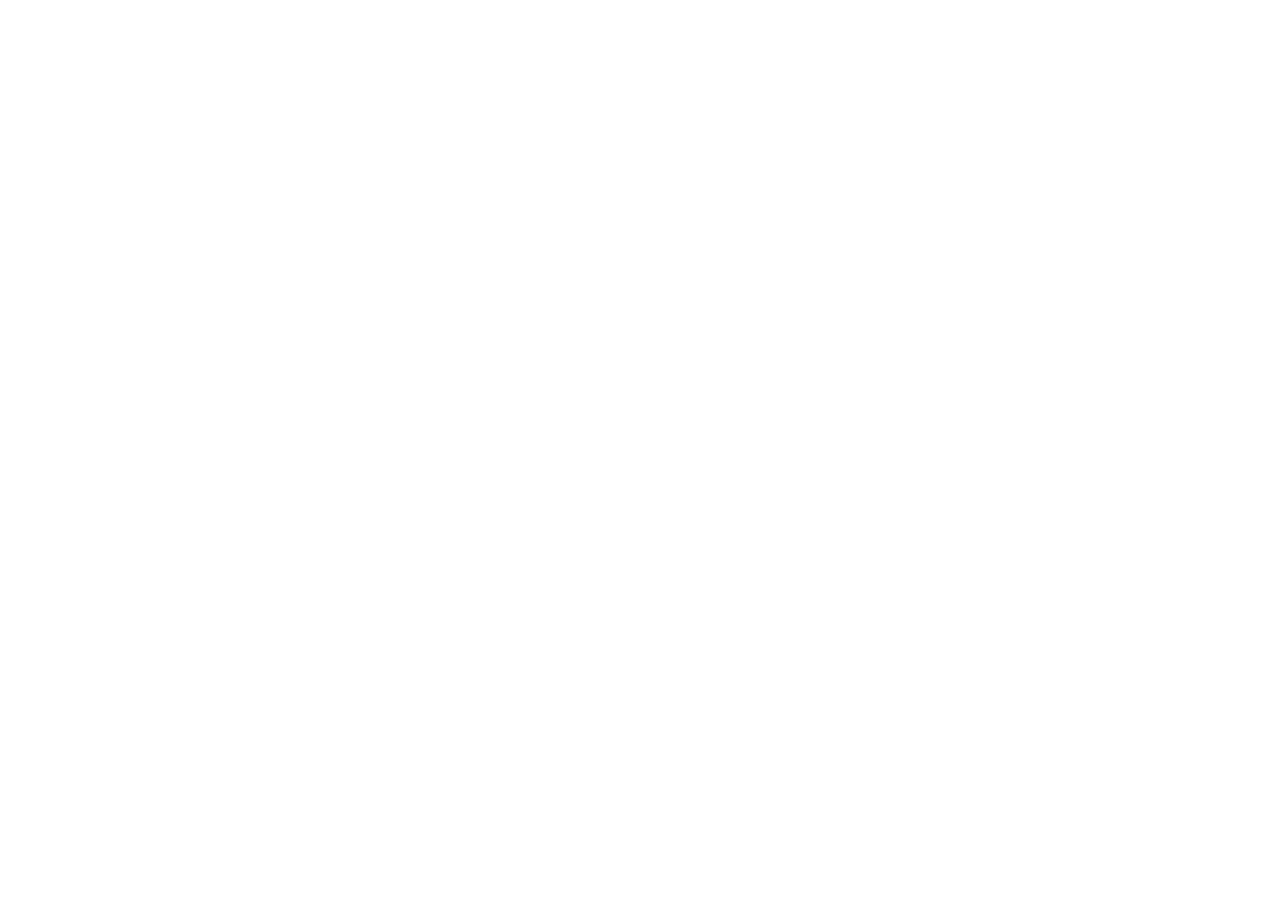
==== index.html @ d8de5382 "version inicial sin nada pero funcional el docker compose" ====
<!DOCTYPE html>
<html lang="en">
<head>
    <meta charset="UTF-8">
    <meta name="viewport" content="width=device-width, initial-scale=1.0">
    <title>HCRUDA</title>
    <link rel="shortcut icon" href="public/favicon.jpg" type="image/x-icon">
</head>
<body>
    
</body>
</html>
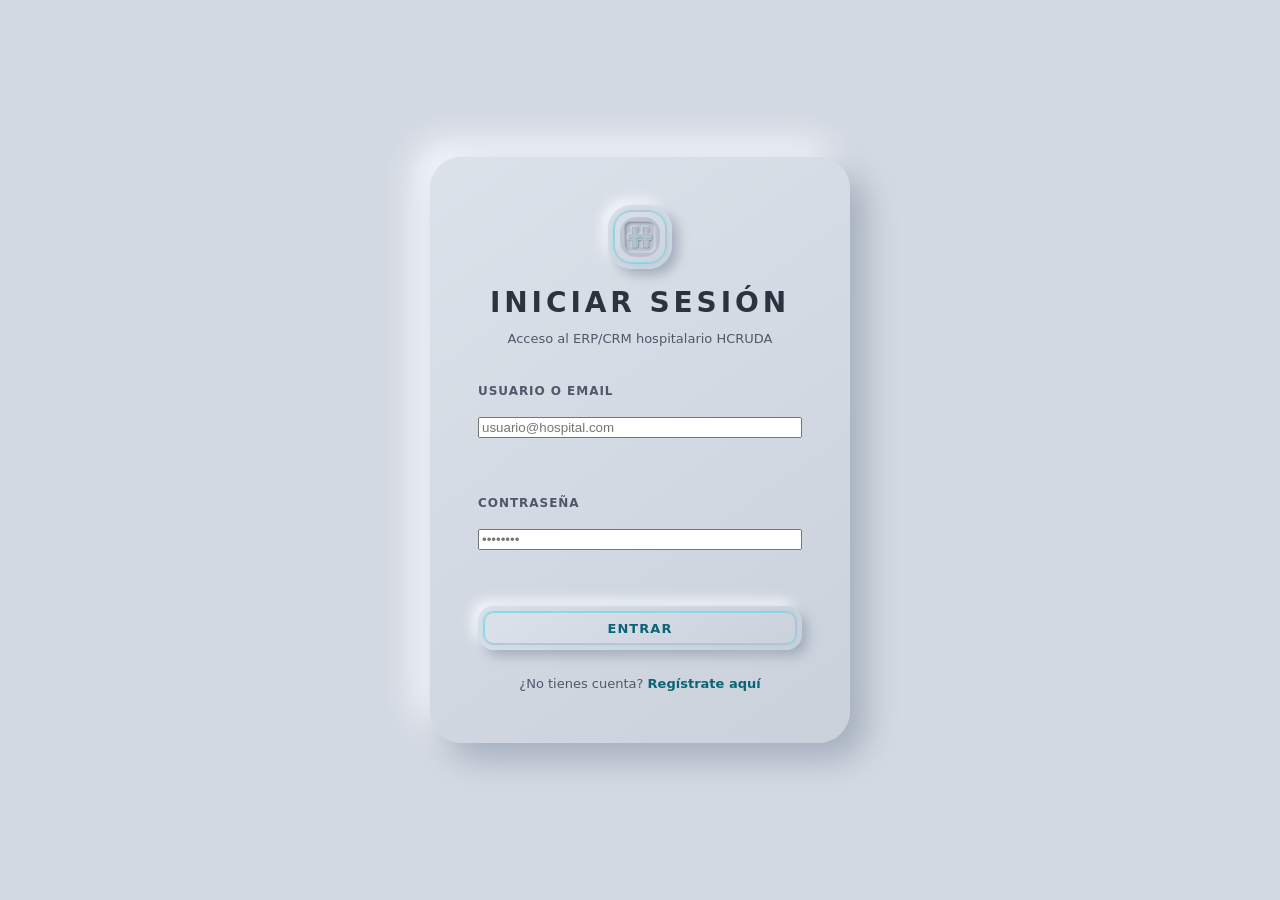
==== commit 846dea61: "html css inicio sesion y registro" ====
--- a/index.html
+++ b/index.html
@@ -1,12 +1,65 @@
 <!DOCTYPE html>
-<html lang="en">
+<html lang="es">
 <head>
-    <meta charset="UTF-8">
-    <meta name="viewport" content="width=device-width, initial-scale=1.0">
-    <title>HCRUDA</title>
-    <link rel="shortcut icon" href="public/favicon.jpg" type="image/x-icon">
+  <meta charset="UTF-8" />
+  <meta name="viewport" content="width=device-width, initial-scale=1.0" />
+  <title>HCRUDA — Iniciar sesión</title>
+  <link rel="icon" type="image/jpeg" href="public/34a7e23742c910627feb9b92baabdf71.jpg" />
+  <link rel="stylesheet" href="css/design-system.css" />
+  <link rel="stylesheet" href="css/base.css" />
+  <link rel="stylesheet" href="css/components.css" />
+  <link rel="stylesheet" href="css/pages/login.css" />
+  <script src="js/utils.js"></script>
+  <script src="js/pages/login.js"></script>
 </head>
 <body>
-    
+  <div class="login-container">
+    <div class="login-card">
+      <header class="login-header">
+        <div class="login-logo nm-sign" style="--r: var(--r-lg);">
+          <img src="public/favicon.jpg" alt="Logo HCRUDA" />
+        </div>
+        <h1 class="login-title">Iniciar sesión</h1>
+        <p class="login-subtitle">Acceso al ERP/CRM hospitalario HCRUDA</p>
+      </header>
+
+      <form class="login-form" id="form-login" novalidate>
+        <div class="field">
+          <label for="usuario">Usuario o email</label>
+          <input
+            type="email"
+            id="usuario"
+            name="usuario"
+            placeholder="usuario@hospital.com"
+            required
+            autocomplete="username"
+          />
+          <p class="field__error" id="error-usuario" aria-live="polite"></p>
+        </div>
+
+        <div class="field">
+          <label for="password">Contraseña</label>
+          <input
+            type="password"
+            id="password"
+            name="password"
+            placeholder="••••••••"
+            required
+            autocomplete="current-password"
+            minlength="6"
+          />
+          <p class="field__error" id="error-password" aria-live="polite"></p>
+        </div>
+
+        <button type="submit" class="btn btn--primary" id="btn-login">
+          Entrar
+        </button>
+      </form>
+
+      <footer class="login-footer">
+        ¿No tienes cuenta? <a href="pages/registro.html">Regístrate aquí</a>
+      </footer>
+    </div>
+  </div>
 </body>
-</html>+</html>
--- a/css/design-system.css
+++ b/css/design-system.css
@@ -0,0 +1,125 @@
+/* ─────────────────────────────
+   HCRUDA — Design System tokens
+   Única fuente de verdad visual.
+   Nunca escribir hex ni sombras
+   a mano fuera de este archivo.
+   ───────────────────────────── */
+
+:root {
+  /* SUPERFICIES (escala de grises azulados) */
+  --nm-bg:        #D3D9E2;
+  --nm-bg-hi:     #DCE2EA;
+  --nm-bg-lo:     #CAD1DB;
+  --nm-light:     #F4F7FB;
+  --nm-dark:      #A5AFBD;
+  --nm-hairline:  rgb(150 162 180 / .35);
+
+  /* TEXTO */
+  --text-strong:   #2B3340;
+  --text-default:  #3A4452;
+  --text-muted:    #4E5868;
+  --text-disabled: #8A94A3;
+
+  /* ACENTO CIAN */
+  --cyan-100: #DDF3F8;
+  --cyan-200: #B4E6F0;
+  --cyan-300: #8BD9E8;
+  --cyan-400: #5CC8DC;
+  --cyan-500: #3DBAD0;
+  --cyan-600: #1F9BB2;
+  --cyan-700: #0B6475;
+
+  /* SEMÁNTICOS */
+  --ok:     #2F8F6B;
+  --warn:   #A86A12;
+  --danger: #B5453F;
+  --info:   var(--cyan-700);
+
+  /* DEGRADADOS DE SUPERFICIE (145°) */
+  --grad-raised:  linear-gradient(145deg, var(--nm-bg-hi), var(--nm-bg-lo));
+  --grad-sunken:  linear-gradient(145deg, var(--nm-bg-lo), var(--nm-bg-hi));
+
+  /* SOMBRAS CONVEXAS (elevación) */
+  --sh-raised-1: 3px 3px 6px var(--nm-dark),   -3px -3px 6px var(--nm-light);
+  --sh-raised-2: 6px 6px 12px var(--nm-dark),  -6px -6px 12px var(--nm-light);
+  --sh-raised-3: 10px 10px 20px var(--nm-dark), -10px -10px 20px var(--nm-light);
+  --sh-raised-4: 16px 16px 32px var(--nm-dark), -16px -16px 32px var(--nm-light);
+
+  /* SOMBRAS CÓNCAVAS (hundido) */
+  --sh-inset-1: inset 2px 2px 4px var(--nm-dark),  inset -2px -2px 4px var(--nm-light);
+  --sh-inset-2: inset 4px 4px 8px var(--nm-dark),  inset -4px -4px 8px var(--nm-light);
+  --sh-inset-3: inset 8px 8px 16px var(--nm-dark), inset -8px -8px 16px var(--nm-light);
+
+  /* GLOW CIAN */
+  --glow-cyan: 0 0 8px rgb(92 200 220 / .30);
+
+  /* RADIOS (squircle) */
+  --r-xs: 6px;
+  --r-sm: 10px;
+  --r-md: 16px;
+  --r-lg: 24px;
+  --r-xl: 32px;
+  --r-pill: 999px;
+
+  /* ESPACIADO (base 4px) */
+  --sp-1: 4px;  --sp-2: 8px;  --sp-3: 12px; --sp-4: 16px;
+  --sp-5: 24px; --sp-6: 32px; --sp-7: 48px; --sp-8: 64px;
+
+  /* TIPOGRAFÍA */
+  --font-sans: "Lexend", "Montserrat", "Manrope", system-ui, -apple-system, "Segoe UI", sans-serif;
+  --font-mono: "JetBrains Mono", ui-monospace, "SFMono-Regular", Menlo, monospace;
+  --tracking-label: .08em;
+  --tracking-wordmark: .14em;
+
+  /* MOVIMIENTO */
+  --ease: cubic-bezier(.2, .8, .2, 1);
+  --dur-fast: 120ms;
+  --dur: 180ms;
+  --dur-slow: 280ms;
+
+  /* FOCO */
+  --focus-ring: 0 0 0 2px var(--nm-bg), 0 0 0 4px var(--cyan-600);
+}
+
+@media (max-width: 640px) {
+  :root {
+    --sh-raised-1: 2px 2px 4px var(--nm-dark),   -2px -2px 4px var(--nm-light);
+    --sh-raised-2: 4px 4px 8px var(--nm-dark),   -4px -4px 8px var(--nm-light);
+    --sh-raised-3: 6px 6px 12px var(--nm-dark),  -6px -6px 12px var(--nm-light);
+    --sh-raised-4: 10px 10px 20px var(--nm-dark), -10px -10px 20px var(--nm-light);
+  }
+}
+
+/* ─────────────────────────────
+   Firma del logo (doble contorno + hilo cian)
+   ───────────────────────────── */
+.nm-sign {
+  position: relative;
+  isolation: isolate;
+  --sign-inset: 6px;
+}
+.nm-sign::after {
+  content: "";
+  position: absolute;
+  inset: var(--sign-inset);
+  border-radius: max(0px, calc(var(--r, var(--r-md)) - var(--sign-inset)));
+  border: 1.5px solid var(--cyan-300);
+  box-shadow: 0 0 0 1px var(--nm-hairline), var(--glow-cyan);
+  pointer-events: none;
+  transition: opacity var(--dur) var(--ease);
+}
+
+/* Marco escalonado: bisel convexo exterior + cara rebajada interior */
+.nm-frame {
+  --r: var(--r-lg);
+  border-radius: var(--r);
+  background: var(--grad-raised);
+  box-shadow: var(--sh-raised-3);
+  padding: 8px;
+}
+.nm-frame > .nm-frame__face {
+  border-radius: calc(var(--r) - 8px);
+  background: var(--nm-bg);
+  box-shadow: var(--sh-inset-1);
+  padding: var(--sp-5);
+}
--- a/css/base.css
+++ b/css/base.css
@@ -0,0 +1,55 @@
+/* ─────────────────────────────
+   HCRUDA — Estilos globales
+   ───────────────────────────── */
+
+*,
+*::before,
+*::after {
+  box-sizing: border-box;
+}
+
+html {
+  background: var(--nm-bg);
+  color: var(--text-default);
+  font-family: var(--font-sans);
+  font-size: 15px;
+  line-height: 1.6;
+  -webkit-font-smoothing: antialiased;
+}
+
+body {
+  margin: 0;
+  padding: 0;
+  background: var(--nm-bg);
+  color: var(--text-default);
+  min-height: 100vh;
+}
+
+a {
+  color: var(--cyan-700);
+  text-decoration: none;
+}
+
+a:hover {
+  text-decoration: underline;
+}
+
+label {
+  display: block;
+  font-size: 12px;
+  font-weight: 600;
+  text-transform: uppercase;
+  letter-spacing: var(--tracking-label);
+  color: var(--text-muted);
+  margin-bottom: var(--sp-2);
+}
+
+/* Reducción de movimiento */
+@media (prefers-reduced-motion: reduce) {
+  *,
+  *::before,
+  *::after {
+    transition-duration: 0.01ms !important;
+    animation-duration: 0.01ms !important;
+  }
+}
--- a/css/components.css
+++ b/css/components.css
@@ -0,0 +1,154 @@
+/* ─────────────────────────────
+   HCRUDA — Componentes reutilizables
+   ───────────────────────────── */
+
+/* Campo de formulario (input siempre cóncavo) */
+.field {
+  display: grid;
+  gap: var(--sp-2);
+  margin-bottom: var(--sp-4);
+}
+
+.input,
+.textarea,
+.select {
+  --r: var(--r-md);
+  width: 100%;
+  min-height: 48px;
+  padding: 0 var(--sp-4);
+  font: 400 15px/1.4 var(--font-sans);
+  color: var(--text-strong);
+  background: var(--grad-sunken);
+  border: 0;
+  border-radius: var(--r);
+  box-shadow: var(--sh-inset-2);
+  transition: box-shadow var(--dur) var(--ease);
+}
+
+.input::placeholder {
+  color: var(--text-muted);
+  opacity: 0.8;
+}
+
+.input:focus-visible,
+.textarea:focus-visible,
+.select:focus-visible {
+  outline: none;
+  box-shadow: var(--sh-inset-2), 0 0 0 2px var(--cyan-400), var(--glow-cyan);
+}
+
+.input[aria-invalid="true"],
+.select[aria-invalid="true"] {
+  box-shadow: var(--sh-inset-2), 0 0 0 2px var(--danger);
+}
+
+.field__error {
+  font-size: 12px;
+  color: var(--danger);
+  margin-top: var(--sp-1);
+}
+
+.field__hint {
+  font-size: 12px;
+  color: var(--text-muted);
+}
+
+/* Botón base (convexo por defecto) */
+.btn {
+  --r: var(--r-md);
+  min-height: 44px;
+  padding: 0 var(--sp-5);
+  display: inline-flex;
+  align-items: center;
+  justify-content: center;
+  gap: var(--sp-2);
+  font: 600 13px/1 var(--font-sans);
+  text-transform: uppercase;
+  letter-spacing: var(--tracking-label);
+  color: var(--text-strong);
+  background: var(--grad-raised);
+  border: 0;
+  border-radius: var(--r);
+  box-shadow: var(--sh-raised-2);
+  cursor: pointer;
+  transition: box-shadow var(--dur) var(--ease), transform var(--dur) var(--ease), background var(--dur) var(--ease);
+}
+
+.btn:hover {
+  box-shadow: var(--sh-raised-3);
+  transform: translateY(-1px);
+}
+
+.btn:active,
+.btn[aria-pressed="true"] {
+  box-shadow: var(--sh-inset-2);
+  background: var(--grad-sunken);
+  transform: none;
+}
+
+.btn:focus-visible {
+  outline: none;
+  box-shadow: var(--sh-raised-2), var(--focus-ring);
+}
+
+.btn:disabled,
+.btn[aria-disabled="true"] {
+  box-shadow: none;
+  opacity: 0.55;
+  cursor: not-allowed;
+  color: var(--text-disabled);
+  transform: none;
+}
+
+/* Botón primario: misma superficie + firma cian + texto cian accesible. NO relleno cian. */
+.btn--primary {
+  color: var(--cyan-700);
+  position: relative;
+}
+.btn--primary::after {
+  content: "";
+  position: absolute;
+  inset: 6px;
+  pointer-events: none;
+  border-radius: max(0px, calc(var(--r) - 6px));
+  border: 1.5px solid var(--cyan-300);
+  box-shadow: 0 0 0 1px var(--nm-hairline), var(--glow-cyan);
+}
+
+/* Tarjeta / Panel */
+.card {
+  --r: var(--r-lg);
+  padding: var(--sp-5);
+  background: var(--grad-raised);
+  border-radius: var(--r);
+  box-shadow: var(--sh-raised-3);
+  transition: box-shadow var(--dur) var(--ease), transform var(--dur) var(--ease);
+}
+
+.card:hover {
+  box-shadow: var(--sh-raised-4);
+  transform: translateY(-1px);
+}
+
+.card__title {
+  font: 600 18px/26px var(--font-sans);
+  color: var(--text-strong);
+  margin: 0 0 var(--sp-3);
+  text-transform: uppercase;
+  letter-spacing: var(--tracking-wordmark);
+}
+
+.card__subtitle {
+  font-size: 13px;
+  color: var(--text-muted);
+  margin-bottom: var(--sp-4);
+}
+
+/* Divider grabado */
+.nm-divider {
+  height: 0;
+  border: 0;
+  border-top: 1px solid var(--nm-hairline);
+  border-bottom: 1px solid var(--nm-light);
+  margin: var(--sp-5) 0;
+}
--- a/css/pages/login.css
+++ b/css/pages/login.css
@@ -0,0 +1,88 @@
+/* ─────────────────────────────
+   HCRUDA — Página de login
+   ───────────────────────────── */
+
+.login-container {
+  min-height: 100vh;
+  display: flex;
+  align-items: center;
+  justify-content: center;
+  padding: var(--sp-6);
+}
+
+.login-card {
+  --r: var(--r-xl);
+  width: 100%;
+  max-width: 420px;
+  padding: var(--sp-7);
+  background: var(--grad-raised);
+  border-radius: var(--r);
+  box-shadow: var(--sh-raised-4);
+}
+
+.login-header {
+  text-align: center;
+  margin-bottom: var(--sp-6);
+}
+
+.login-logo {
+  width: 64px;
+  height: 64px;
+  margin: 0 auto var(--sp-4);
+  border-radius: var(--r-lg);
+  background: var(--grad-raised);
+  box-shadow: var(--sh-raised-2);
+  display: inline-flex;
+  align-items: center;
+  justify-content: center;
+}
+
+.login-logo img {
+  width: 40px;
+  height: 40px;
+  border-radius: var(--r-md);
+}
+
+.login-title {
+  font: 600 28px/36px var(--font-sans);
+  color: var(--text-strong);
+  margin: 0 0 var(--sp-2);
+  text-transform: uppercase;
+  letter-spacing: var(--tracking-wordmark);
+}
+
+.login-subtitle {
+  font-size: 13px;
+  color: var(--text-muted);
+  margin: 0;
+}
+
+.login-form {
+  display: grid;
+  gap: var(--sp-4);
+}
+
+.login-form .btn {
+  width: 100;
+}
+
+.login-footer {
+  margin-top: var(--sp-5);
+  text-align: center;
+  font-size: 13px;
+  color: var(--text-muted);
+}
+
+.login-footer a {
+  color: var(--cyan-700);
+  font-weight: 600;
+}
+
+@media (max-width: 480px) {
+  .login-container {
+    padding: var(--sp-3);
+  }
+  .login-card {
+    padding: var(--sp-5);
+  }
+}
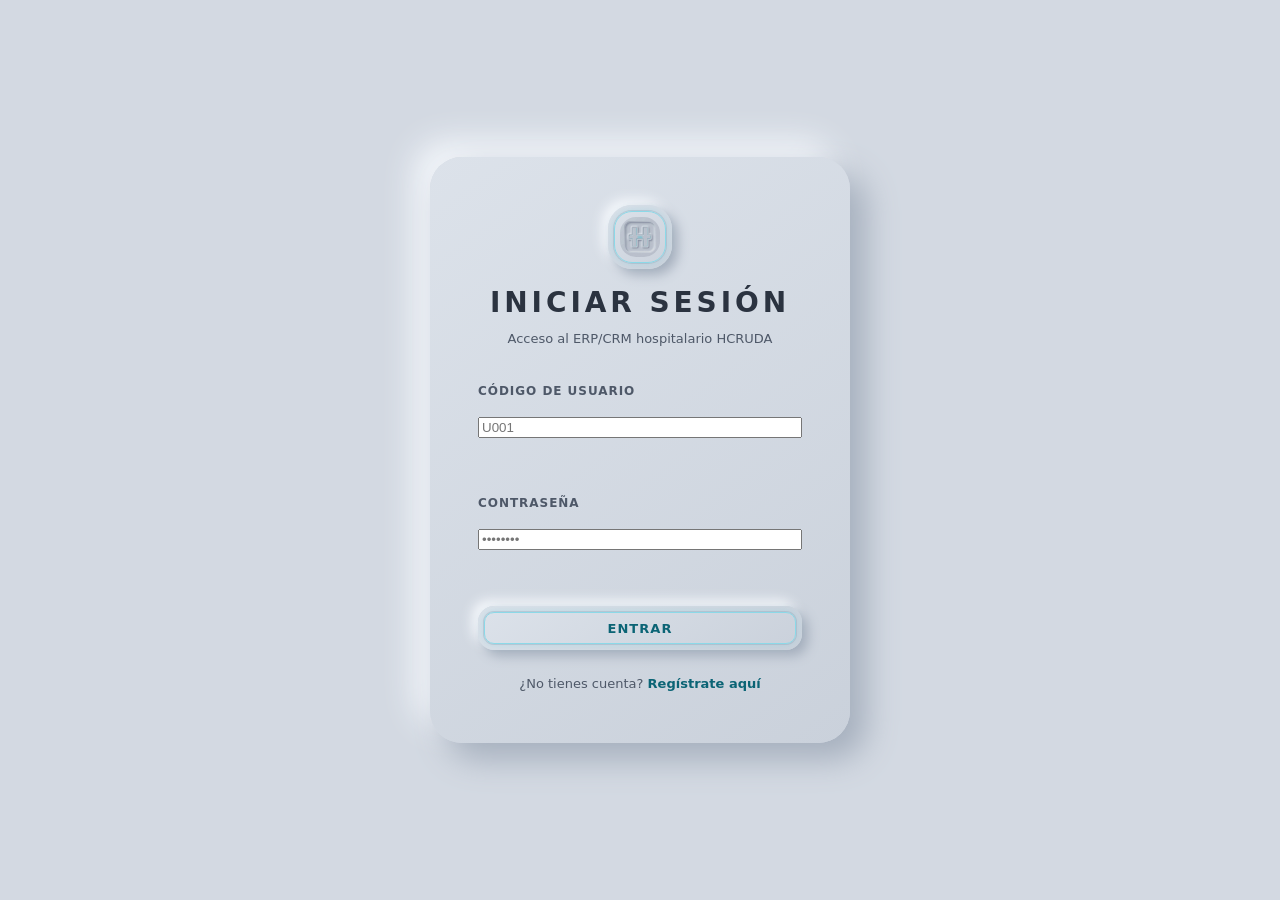
==== commit 7555685c: "login hecho, haciendo el redirigir con sesion" ====
--- a/index.html
+++ b/index.html
@@ -3,8 +3,8 @@
 <head>
   <meta charset="UTF-8" />
   <meta name="viewport" content="width=device-width, initial-scale=1.0" />
-  <title>HCRUDA — Iniciar sesión</title>
-  <link rel="icon" type="image/jpeg" href="public/34a7e23742c910627feb9b92baabdf71.jpg" />
+  <title>HCRUDA - Iniciar sesión</title>
+  <link rel="icon" type="image/jpeg" href="public/favicon.jpg" />
   <link rel="stylesheet" href="css/design-system.css" />
   <link rel="stylesheet" href="css/base.css" />
   <link rel="stylesheet" href="css/components.css" />
@@ -25,12 +25,12 @@
 
       <form class="login-form" id="form-login" novalidate>
         <div class="field">
-          <label for="usuario">Usuario o email</label>
+          <label for="usuario">Código de Usuario</label>
           <input
             type="email"
             id="usuario"
             name="usuario"
-            placeholder="usuario@hospital.com"
+            placeholder="U001"
             required
             autocomplete="username"
           />
@@ -51,7 +51,7 @@
           <p class="field__error" id="error-password" aria-live="polite"></p>
         </div>
 
-        <button type="submit" class="btn btn--primary" id="btn-login">
+        <button type="button" class="btn btn--primary" id="btn-login">
           Entrar
         </button>
       </form>
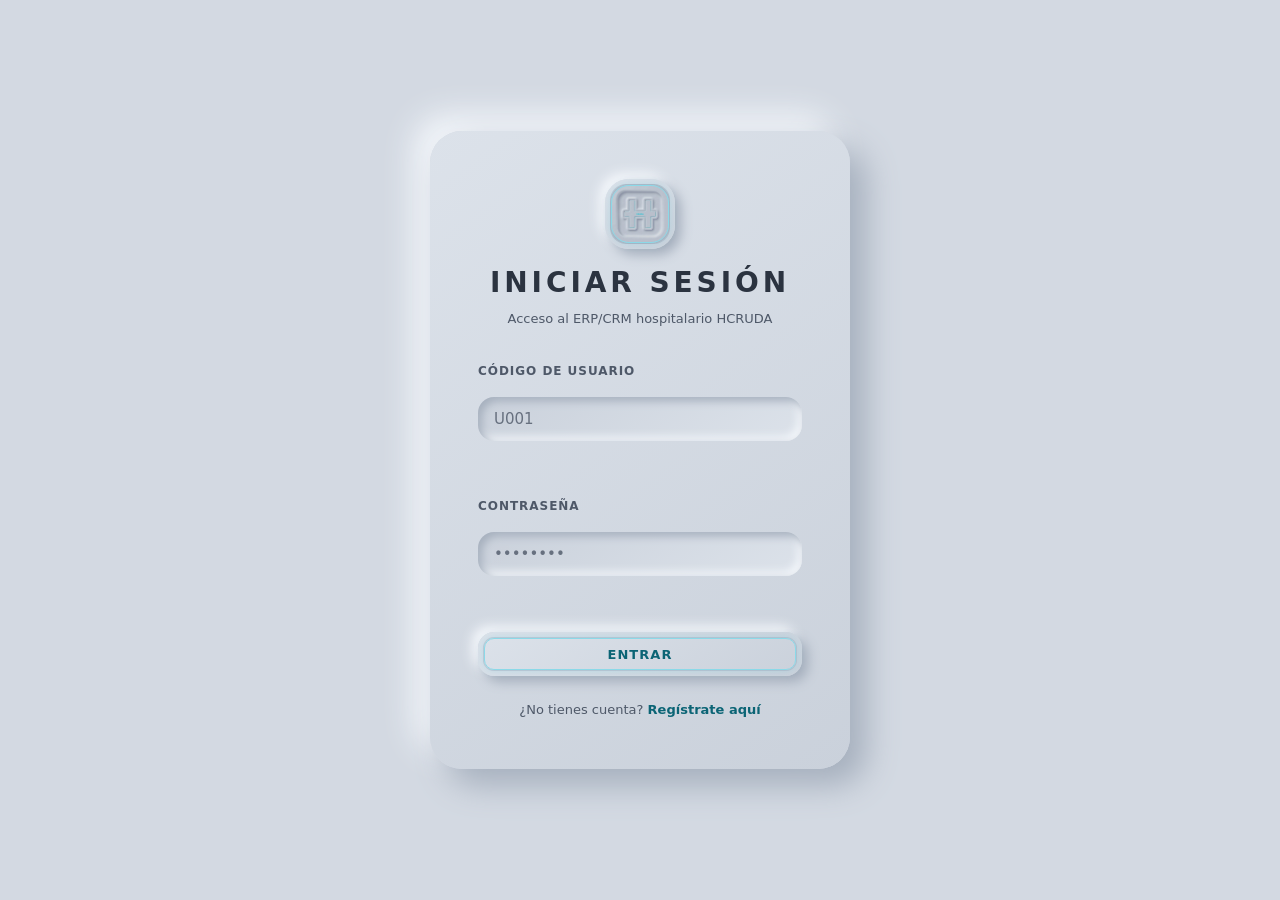
==== commit 849c6345: "rediseño dashboard y mejoramiento css inputs" ====
--- a/index.html
+++ b/index.html
@@ -33,6 +33,7 @@
             placeholder="U001"
             required
             autocomplete="username"
+            class="input"
           />
           <p class="field__error" id="error-usuario" aria-live="polite"></p>
         </div>
@@ -47,6 +48,7 @@
             required
             autocomplete="current-password"
             minlength="6"
+            class="input"
           />
           <p class="field__error" id="error-password" aria-live="polite"></p>
         </div>
--- a/css/components.css
+++ b/css/components.css
@@ -14,7 +14,7 @@
 .select {
   --r: var(--r-md);
   width: 100%;
-  min-height: 48px;
+  min-height: 44px;
   padding: 0 var(--sp-4);
   font: 400 15px/1.4 var(--font-sans);
   color: var(--text-strong);
@@ -23,6 +23,13 @@
   border-radius: var(--r);
   box-shadow: var(--sh-inset-2);
   transition: box-shadow var(--dur) var(--ease);
+}
+
+.input::placeholder,
+.textarea::placeholder,
+.select::placeholder {
+  color: var(--text-muted);
+  opacity: 0.8;
 }
 
 .input::placeholder {
@@ -38,7 +45,8 @@
 }
 
 .input[aria-invalid="true"],
-.select[aria-invalid="true"] {
+.select[aria-invalid="true"],
+.textarea[aria-invalid="true"] {
   box-shadow: var(--sh-inset-2), 0 0 0 2px var(--danger);
 }
 
--- a/css/pages/login.css
+++ b/css/pages/login.css
@@ -26,8 +26,8 @@
 }
 
 .login-logo {
-  width: 64px;
-  height: 64px;
+  width: 70px;
+  height: 70px;
   margin: 0 auto var(--sp-4);
   border-radius: var(--r-lg);
   background: var(--grad-raised);
@@ -38,8 +38,8 @@
 }
 
 .login-logo img {
-  width: 40px;
-  height: 40px;
+  width: 60px;
+  height: 60px;
   border-radius: var(--r-md);
 }
 
